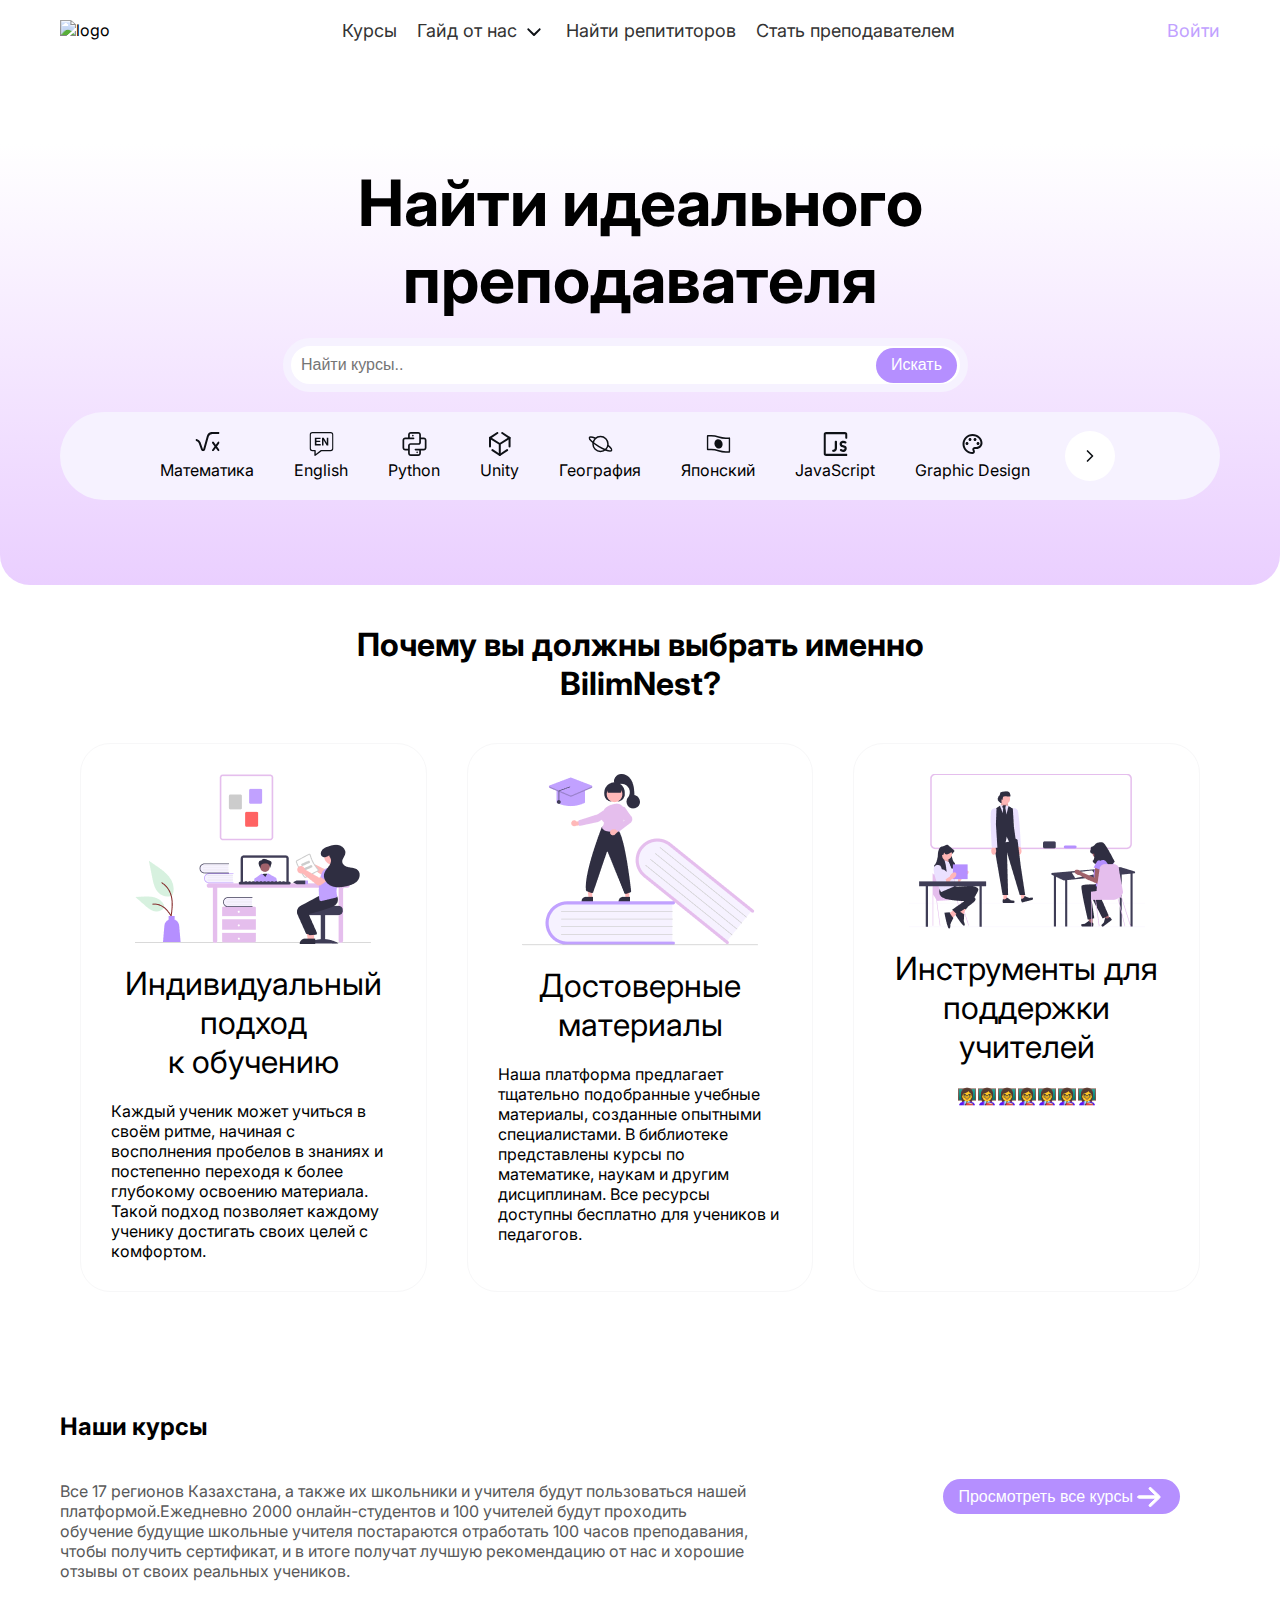
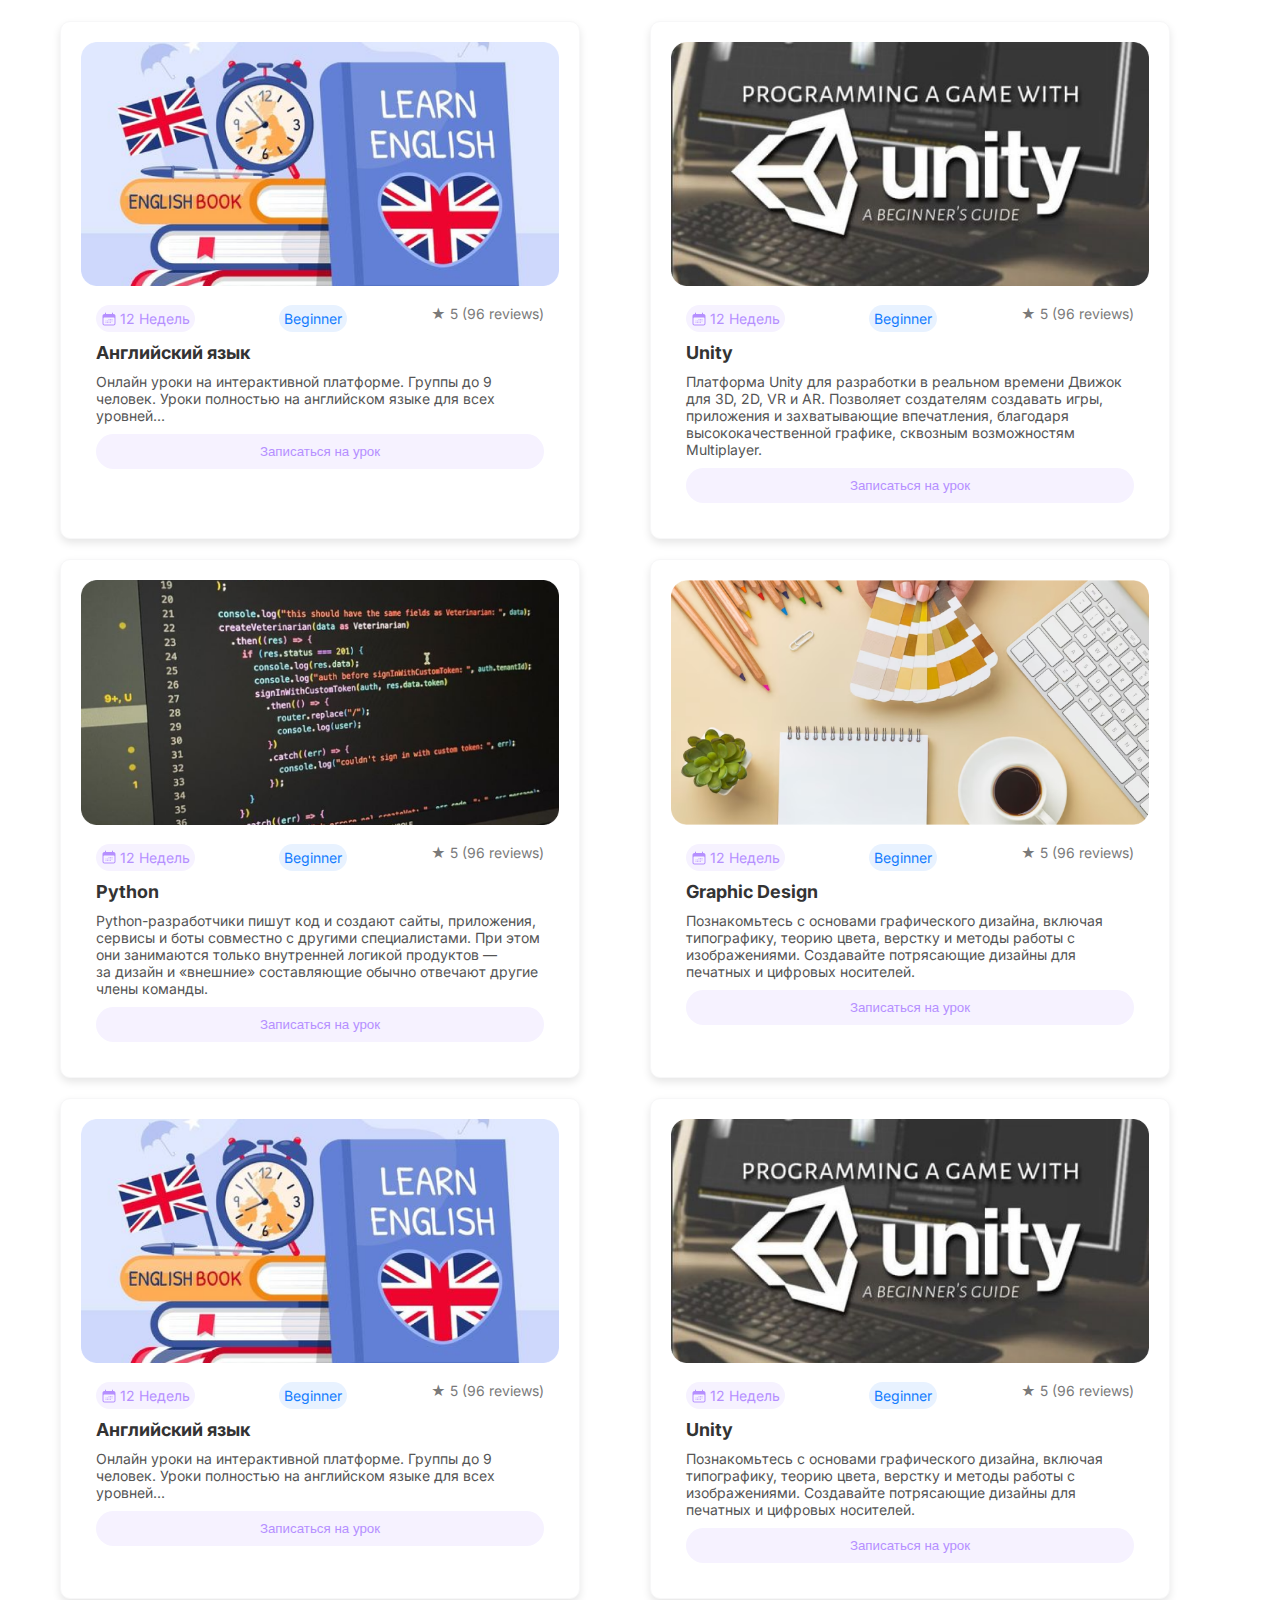
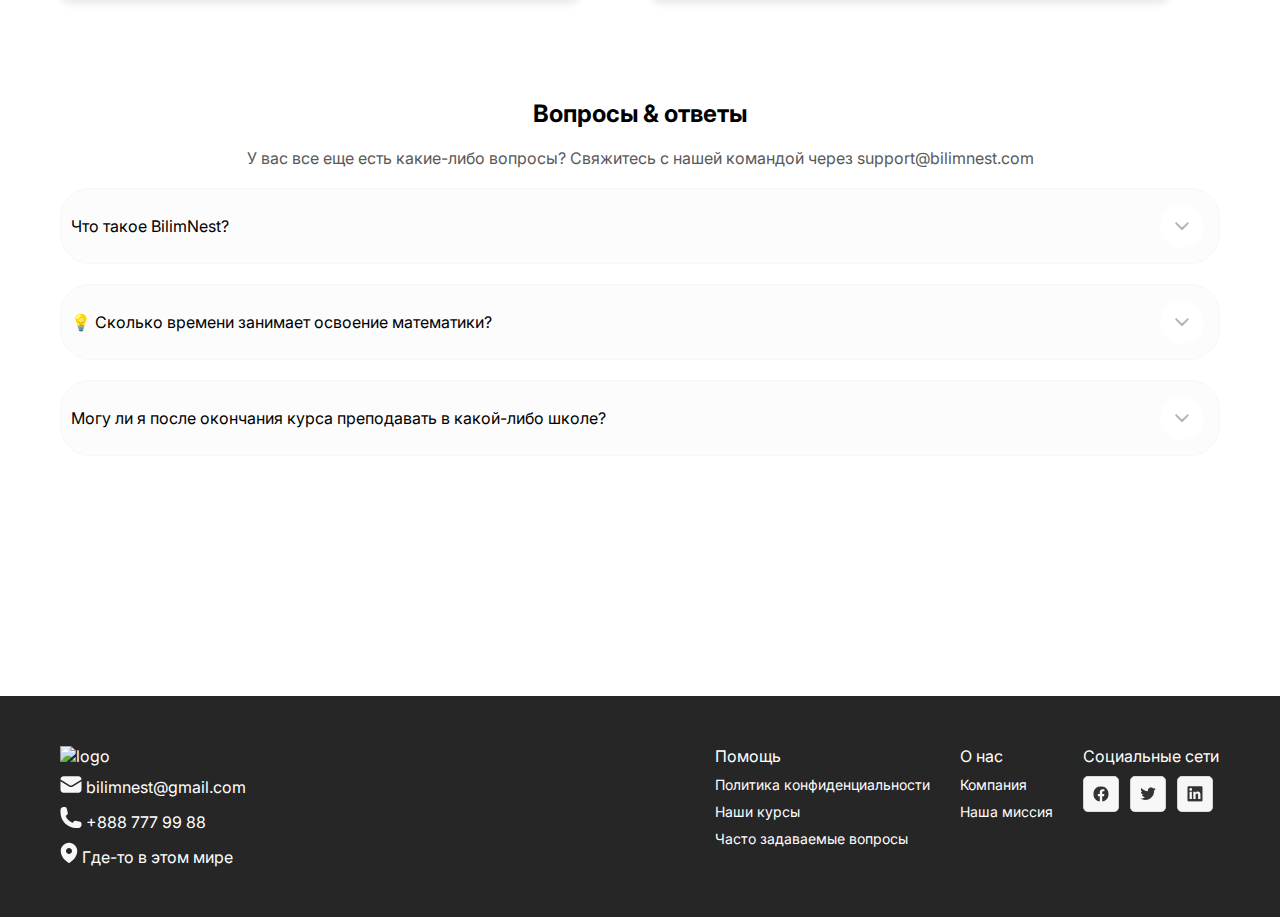
==== home.html @ 146a2a3f "Initial commit" ====
<!DOCTYPE html>
<html lang="en">
  <head> 
    <meta charset="UTF-8" />
    <meta name="viewport" content="width=device-width, initial-scale=1.0" />
    <title>Bilim Nest</title>
    <link rel="stylesheet" href="style.css" />
    <link rel="stylesheet" href="mobile.css" />
    <link rel="preconnect" href="https://fonts.googleapis.com" />
    <link rel="preconnect" href="https://fonts.gstatic.com" crossorigin />
    <link
      href="https://fonts.googleapis.com/css2?family=Inter:ital,opsz,wght@0,14..32,100..900;1,14..32,100..900&family=Poppins:wght@400;700&family=Rosario:ital,wght@0,300..700;1,300..700&display=swap"
      rel="stylesheet"
    />
  </head>
  <body>
    <header class="header">
      <div class="container">
        <div class="header-line">
          <div class="header-logo">
            <img src="./img/" alt="logo" />
          </div>
          <nav class="nav">
            <ul>
              <li><a href="#">Курсы</a></li>
              <li><a href="#">Гайд от нас</a></li>
              <img src="./img/mingcute_down-line.svg" alt="стрелка" />
              <li><a href="#">Найти репититоров</a></li>
              <li><a href="#">Стать преподавателем</a></li>
            </ul>
          </nav>
          <div class="nav-end">
            <a href="#">Войти</a>
          </div>
        </div>
      </div>
    </header>

    <main class="main">
      <div class="welcome-page">
        <div class="container">
          <section class="hero">
            <h1 class="hero-title">Найти идеального <br />преподавателя</h1>
            <form id="searchForm" onsubmit="performSearch(event)">
              <input
                type="text"
                name="searchQuery"
                id="searchQuery"
                placeholder="Найти курсы.."
                required
              />
              <button type="submit" class="btn" id="searchBtn">Искать</button>
            </form>

            <div class="slider-container">
              <!-- <button class="arrow left-arrow" onclick="scrollLeft()">
                <img src="./img/" alt="">
              </button> -->
              <div class="slider">
                <div class="slide"> <img src="./img/math.svg" alt=""> <br>Математика</div>
                <div class="slide"> <img src="./img/english.svg" alt=""> <br>English</div>
                <div class="slide"> <img src="./img/pythonsvg.svg" alt=""> <br>Python</div>
                <div class="slide"> <img src="./img/unity.svg" alt=""> <br>Unity</div>
                <div class="slide"> <img src="./img/geog.svg" alt=""> <br>География</div>
                <div class="slide"> <img src="./img/janapese.svg" alt=""> <br>Японский</div>
                <div class="slide"> <img src="./img/js.svg" alt=""> <br>JavaScript</div>
                <div class="slide"> <img src="./img/graphicdesign.svg" alt=""> <br>Graphic Design</div>
              </div>
              <button class="arrow right-arrow" onclick="scrollRight()">
                <img src="./img/arrow-right.svg" alt="arrow-button">
              </button>
            </div>
          </section>
        </div>
      </div>

      <div class="why-us">
        <section class="why-choose">
          <div class="container">
            <h2 class="why-choose-title">
              Почему вы должны выбрать именно<br />
              BilimNest?
            </h2>
            <div class="why-choose-item-holder">
              <div class="why-choose-item">
                <img src="./img/why-us1.png" alt="" />
                <div class="why-choose-title">
                  Индивидуальный подход <br />к обучению
                </div>
                <p>
                  Каждый ученик может учиться в своём ритме, начиная с
                  восполнения пробелов в знаниях и постепенно переходя к более
                  глубокому освоению материала. Такой подход позволяет каждому
                  ученику достигать своих целей с комфортом.
                </p>
              </div>
              <div class="why-choose-item">
                <img src="./img/why-us2.png" alt="" />
                <div class="why-choose-title">Достоверные материалы</div>
                <p>
                  Наша платформа предлагает тщательно подобранные учебные
                  материалы, созданные опытными специалистами. В библиотеке
                  представлены курсы по математике, наукам и другим дисциплинам.
                  Все ресурсы доступны бесплатно для учеников и педагогов.
                </p>
              </div>
              <div class="why-choose-item">
                <img src="./img/why-us3.png" alt="" />
                <div class="why-choose-title">
                  Инструменты для<br />
                  поддержки учителей
                </div>
                <p>👩‍🏫👩‍🏫👩‍🏫👩‍🏫👩‍🏫👩‍🏫👩‍🏫</p>
              </div>
            </div>
          </div>
        </section>
      </div>

      <div class="courses">
        <section class="courses">
          <div class="container">
            <div class="cou-holder">
              <div class="our-courses">
                <h2 class="courses-title">Наши курсы</h2>
                <p class="courses-text">
                  Все 17 регионов Казахстана, а также их школьники и учителя
                  будут пользоваться нашей платформой.Ежедневно 2000
                  онлайн-студентов и 100 учителей будут проходить обучение
                  будущие школьные учителя постараются отработать 100 часов
                  преподавания, чтобы получить сертификат, и в итоге получат
                  лучшую рекомендацию от нас и хорошие отзывы от своих реальных
                  учеников.
                </p>
              </div>
              <div class="show-courses">
                <button class="btn">
                  Просмотреть все курсы
                  <img src="./img/arrow-down.svg" alt="" />
                </button>
              </div>
            </div>

            <div class="courses-grid">
              <div class="course-card">
                <div class="course-image">
                  <img src="./img/course1.png" alt="Курс" />
                </div>
                <div class="course-content">
                  <div class="course-header">
                    <span class="course-duration"><img src="./img/calendar-days.svg" alt=""> 12 Недель</span>
                    <span class="course-level">Beginner</span>
                    <span class="course-rating">★ 5 (96 reviews)</span>
                  </div>
                  <h3 class="course-title">Английский язык</h3>
                  <p class="course-description">
                    Онлайн уроки на интерактивной платформе. Группы до 9
                    человек. Уроки полностью на английском языке для всех
                    уровней...
                  </p>
                  <button class="enroll-button">Записаться на урок</button>
                </div>
              </div>
              <div class="course-card">
                <div class="course-image">
                  <img src="./img/course2png.png" alt="Курс" />
                </div>
                <div class="course-content">
                  <div class="course-header">
                    <span class="course-duration"><img src="./img/calendar-days.svg" alt=""> 12 Недель</span>
                    <span class="course-level">Beginner</span>
                    <span class="course-rating">★ 5 (96 reviews)</span>
                  </div>
                  <h3 class="course-title">Unity</h3>
                  <p class="course-description">
                    Платформа Unity для разработки в реальном времени Движок для 3D, 2D, VR и AR. Позволяет создателям создавать игры, приложения и захватывающие впечатления, благодаря высококачественной графике, сквозным возможностям Multiplayer.
                  </p>
                  <button class="enroll-button">Записаться на урок</button>
                </div>
              </div>
              <div class="course-card">
                <div class="course-image">
                  <img src="./img/course3png.png" alt="Курс" />
                </div>
                <div class="course-content">
                  <div class="course-header">
                    <span class="course-duration"><img src="./img/calendar-days.svg" alt=""> 12 Недель</span>
                    <span class="course-level">Beginner</span>
                    <span class="course-rating">★ 5 (96 reviews)</span>
                  </div>
                  <h3 class="course-title">Python</h3>
                  <p class="course-description">
                    Python-разработчики пишут код и создают сайты, приложения, сервисы и боты совместно с другими специалистами. При этом они занимаются только внутренней логикой продуктов — за дизайн и «внешние» составляющие обычно отвечают другие члены команды.
                  </p>
                  <button class="enroll-button">Записаться на урок</button>
                </div>
              </div>
              <div class="course-card">
                <div class="course-image">
                  <img src="./img/course4png.png" alt="Курс" />
                </div>
                <div class="course-content">
                  <div class="course-header">
                    <span class="course-duration"><img src="./img/calendar-days.svg" alt=""> 12 Недель</span>
                    <span class="course-level">Beginner</span>
                    <span class="course-rating">★ 5 (96 reviews)</span>
                  </div>
                  <h3 class="course-title">Graphic Design</h3>
                  <p class="course-description">
                    Познакомьтесь с основами графического дизайна, включая типографику, теорию цвета, верстку и методы работы с изображениями. Создавайте потрясающие дизайны для печатных и цифровых носителей.
                  </p>
                  <button class="enroll-button">Записаться на урок</button>
                </div>
              </div>
              <div class="course-card">
                <div class="course-image">
                  <img src="./img/course1.png" alt="Курс" />
                </div>
                <div class="course-content">
                  <div class="course-header">
                    <span class="course-duration"><img src="./img/calendar-days.svg" alt=""> 12 Недель</span>
                    <span class="course-level">Beginner</span>
                    <span class="course-rating">★ 5 (96 reviews)</span>
                  </div>
                  <h3 class="course-title">Английский язык</h3>
                  <p class="course-description">
                    Онлайн уроки на интерактивной платформе. Группы до 9
                    человек. Уроки полностью на английском языке для всех
                    уровней...
                  </p>
                  <button class="enroll-button">Записаться на урок</button>
                </div>
              </div>
              <div class="course-card">
                <div class="course-image">
                  <img src="./img/course2png.png" alt="Курс" />
                </div>
                <div class="course-content">
                  <div class="course-header">
                    <span class="course-duration"><img src="./img/calendar-days.svg" alt=""> 12 Недель</span>
                    <span class="course-level">Beginner</span>
                    <span class="course-rating">★ 5 (96 reviews)</span>
                  </div>
                  <h3 class="course-title">Unity</h3>
                  <p class="course-description">
                    Познакомьтесь с основами графического дизайна, включая типографику, теорию цвета, верстку и методы работы с изображениями. Создавайте потрясающие дизайны для печатных и цифровых носителей.
                  </p>
                  <button class="enroll-button">Записаться на урок</button>
                </div>
              </div>
            </div>
          </div>
        </section>
      </div>

      <!-- <div class="reviews">
        <div class="container">
          <div class="our-reviews">
            <img src="./img/star.svg" alt="">
            <h2>Наши Отзывы</h2>
            <div class="reviews-text">Более миллиона студентов дали<br>5-звездочный отзыв своему репетитору</div>
          </div>
        </div>
      </div> -->

      <div class="qa">
        <div class="container">
          <div class="qa-header">
            <h2>Вопросы & ответы</h2>
            <p>У вас все еще есть какие-либо вопросы? Свяжитесь с нашей командой через support@bilimnest.com</p>

          </div>
          <div class="qa-boxes">
            <div class="qa-box">
              <div class="question">Что такое BilimNest?</div>
              <button onclick="toggleText(this)" class="toggle-button"><img src="./img/down-arrow.svg" alt=""></button>
              <div class="text-field">Lorem ipsum dolor sit amet consectetur adipisicing elit. Aut aliquam quae ipsa doloremque eos necessitatibus earum ex quis. Facere excepturi praesentium aliquid optio, autem corrupti aliquam expedita dolorem necessitatibus ratione.</div>
            </div>
            <div class="qa-box">
              <div class="question">💡 Сколько времени занимает освоение математики?</div>
              <button onclick="toggleText(this)" class="toggle-button"><img src="./img/down-arrow.svg" alt=""></button>
              <div class="text-field">Lorem ipsum dolor sit amet consectetur adipisicing elit. Aut aliquam quae ipsa doloremque eos necessitatibus earum ex quis. Facere excepturi praesentium aliquid optio, autem corrupti aliquam expedita dolorem necessitatibus ratione.</div>
            </div>
            <div class="qa-box">
              <div class="question">Могу ли я после окончания курса преподавать в какой-либо школе?</div>
              <button onclick="toggleText(this)" class="toggle-button"><img src="./img/down-arrow.svg" alt=""></button>
              <div class="text-field">Lorem ipsum dolor sit amet consectetur adipisicing elit. Aut aliquam quae ipsa doloremque eos necessitatibus earum ex quis. Facere excepturi praesentium aliquid optio, autem corrupti aliquam expedita dolorem necessitatibus ratione.</div>
            </div>  
          </div>
        </div>
      </div>
    </main>

    <footer class="footer">
      <div class="container">
        <div class="footer-holder">
          <div class="contacts">
            <div class="logo"><img src="./img/" alt="logo"></div>
            <div class="gmail"><img src="./img/gmailsvg.svg" alt=""> bilimnest@gmail.com</div>
            <div class="phone"><img src="./img/phone.svg" alt=""> +888 777 99 88</div>
            <div class="place"><img src="./img/place.svg" alt=""> Где-то в этом мире</div>
          </div>
          <div class="additional">
            <div class="help">
              <p>Помощь</p>
              <a href="#">Политика конфиденциальности</a>
              <a href="#">Наши курсы</a>
              <a href="#">Часто задаваемые вопросы</a>
            </div>
            <div class="about-us">
              <p>О нас</p>
              <a href="">Компания</a>
              <a href="">Наша миссия</a>
            </div>
            <div class="social-media">
              <p>Социальные сети</p>
              <a href="#"><img src="./img/facebooksvg.svg" alt=""></a>
              <a href="#"><img src="./img/twitter.svg" alt=""></a>
              <a href="#"><img src="./img/ln.svg" alt=""></a>
            </div>
          </div>
        </div>
      </div>
    </footer>
    <script src="script.js"></script>
  </body>
</html>
---- style.css ----
/* Общие стили */
* {
  box-sizing: border-box;
  margin: 0;
  padding: 0;
}
.container {
  max-width: 1200px;
  margin: 0 auto;
  padding: 20px;
  width: 100%;
}

body {
  font-family: inter;
  .inter {
    font-family: "Inter", sans-serif;
    font-optical-sizing: auto;
    font-weight: 400;
    font-style: normal;
  }
}
/* Стили для header */
.header {
  display: flex;
  justify-content: space-between;
  align-items: center;
  margin-bottom: 80px;
}

.header-line {
  display: flex;
  justify-content: space-between;
}

.nav ul {
  display: flex;
  list-style-type: none;
  margin: 0;
  padding: 0;
}
.nav li {
  margin-left: 20px;
  font-size: 18px;
}
a {
  text-decoration: none;
  color: #333;
  font-size: 18px;
}

.nav ul img {
  padding-left: 5px;
  cursor: pointer;
}

.nav-end a {
  color: #c1a1ff;
}

.welcome-page {
  background-color: rgb(234, 207, 255);
  background: linear-gradient(
    0deg,
    rgba(234, 207, 255, 1) 0%,
    rgba(255, 255, 255, 1) 100%
  );
  border-end-end-radius: 30px;
  border-bottom-left-radius: 30px;
}
/* Стили для hero-секции */
.hero {
  text-align: center;
  margin-bottom: 65px;
}
.hero-title {
  font-size: 64px;
  margin-bottom: 20px;
}
.hero-button {
  background-color: #6c63ff;
  color: #fff;
  border: none;
  padding: 10px 20px;
  border-radius: 5px;
  cursor: pointer;
}

#searchForm {
  display: flex;
  justify-content: center;
  margin: 20px;
  align-items: center;
  border-radius: 30px ;
}
#searchQuery {
  width: 685px;
  padding: 10px;
  border: 8px solid #f6f2ff;
  border-radius: 30px;
  font-size: 16px;
}
#searchBtn {
  padding: 2px 15px;
  margin-left: -92px;
  background-color: #b58fff;
  color: #fff;
  border: none;
  border-radius: 30px;
  cursor: pointer;
  font-size: 16px;
  height: 35px;
}
#searchBtn:hover {
  background-color: #5a52e4;
}

.slider-container {
  display: flex;
  align-items: center;
  /* overflow: hidden; */
  background-color: #f6f2ff;
  padding: 10px;
  border-radius: 50px;
  justify-content: center;
}

.slider {
  display: flex;
  gap: 10px;
  overflow-x: auto;
  scroll-behavior: smooth;
  scrollbar-width: none; /* For Firefox */
}

.slider::-webkit-scrollbar {
  display: none; /* For Chrome, Safari, and Opera */
}

.slide {
  white-space: nowrap;
  padding: 10px 15px;
  font-size: 1em;
  text-align: center;
}

.slide:hover {
  border-radius: 30px;
  background-color: white;
  color: black;
}

.arrow {
  display: flex;
  background-color: white;
  border-radius: 30px;
  border: white;
  font-size: 1.5em;
  cursor: pointer;
  margin: 0px 20px;
  padding: 15px;
  align-items: center;
}

/* Стили для why-choose-секции */
.why-choose {
  margin-bottom: 60px;
}
.why-choose-title {
  text-align: center;
  margin: 20px 0px;
  font-size: 48px;
}

.why-choose-item-holder {
  display: flex;
  justify-content: space-around;
}
.why-choose-item {
  display: flex;
  flex-direction: column;
  align-items: center;
  margin: 20px;
  padding: 30px;
  width: 520px;
  /* background-color: #F7F7F8; */
  border-radius: 30px;
  border: 1.5px solid #f7f7f8;
}

.why-choose-title {
  font-size: 32px;
}

/* Стили для courses-секции */
.courses {
  margin-bottom: 60px;
}

.cou-holder {
  display: flex;
  justify-content: space-between;
  align-items: center;
  margin-bottom: 40px;

}

.our-courses {
  display: flex;
  flex-direction: column;
  width: 60%;
}
.courses-title {
  text-align: start;
  margin-bottom: 40px;
}

.courses-text {
  color: #59595a;
}
.course {
  border: 1px solid #ccc;
  border-radius: 5px;
  padding: 20px;
  margin-bottom: 20px;
}

.btn {
  display: flex;
  align-items: center;
  padding: 2px 15px;
  background-color: #b58fff;
  color: #fff;
  border: none;
  border-radius: 30px;
  cursor: pointer;
  font-size: 16px;
  height: 35px;
  margin: 0px 40px;
}

/* .btn img {
  size: 32px;
} */

.courses-grid {
  display: grid;
  grid-template-columns: repeat(2, 1fr); 
  gap: 20px; 
}

.course-card {
  padding: 20px;
  width: 520px;
  border-radius: 10px;
  overflow: hidden;
  box-shadow: 0 4px 8px rgba(0, 0, 0, 0.1);
  background-color: #ffffff;
  border: 1.5px solid #F7F7F8
}

.course-image img {
  width: 100%;
  height: auto;
}

.course-content {
  padding: 15px;
}

.course-header {
  display: flex;
  justify-content: space-between;
  font-size: 14px;
  color: #7a7a7a;
  margin-bottom: 10px;
}

.course-title {
  font-size: 18px;
  font-weight: bold;
  color: #333;
  margin-bottom: 10px;
}

.course-duration {
  display: flex;
  background-color: #F6F2FF;
  color: #B58FFF;
  padding: 5px;
  border-radius: 30px;
  font-size: 14px;
  align-items: center;
  gap: 3px;
}

.course-level {
  background-color: #E8F2FF;
  color: #157DFE;
  padding: 5px;
  border-radius: 30px;
  font-size: 14px;
}

.course-description {
  font-size: 14px;
  color: #555;
  margin-bottom: 10px;

}

.enroll-button {
  display: block;
  width: 100%;
  padding: 10px;
  margin-top: 10px;
  background-color: #F6F2FF;
  color: #B58FFF;
  border: none;
  border-radius: 30px;
  cursor: pointer;
  text-align: center;
}

/* review page */

.our-reviews {
  display: flex;
  flex-direction: column;
}

.our-reviews img {
  width: 32px;
  height: 32px;
}

.reviews-text {
  color: #59595A;
}


/* q&a page */

.qa-header {
  display: flex;
  flex-direction: column;
  align-items: center;
  justify-content: center;
  margin-bottom: 20px;
  gap: 20px;
}

.qa-header p {
  color: #59595A;
}

.qa-boxes {
  display: flex;
  flex-direction: column;
  align-items: center;
}
.qa-box {
  display: flex;
  width: 100%;
  background-color: #FCFCFD;
  border: 1.5px solid #F7F7F8;
  border-radius: 30px;
  justify-content: space-between;
  margin-bottom: 20px;
  align-items: center;
}

.question {
  padding: 10px;
}

.text-field {
  display: none;
  padding: 20px;
  background-color: #F7F7F8;
  overflow: hidden;
  max-height: 0;
  opacity: 0;
  transition: max-height 0.3s ease, opacity 0.3s ease;
}

.text-field.open {
  display: block;
  max-height: 200px;
  orphans: 1;
}

.toggle-button {
  display: flex;
  align-items: center;
  padding: 10px;
  border-radius: 30px;
  background-color: white;
  margin: 15px;
  cursor: pointer;
  border: none;
}

/* footer */
.footer {
  background-color: #262626;
  color: white;
  padding: 30px 0px;
  margin-top: 200px;
}

.footer-holder{
  display: flex;
  justify-content: space-between;
}
.contacts {
  display: flex;
  flex-direction: column;
  gap: 10px;
}

.help a {
  font-size: 14px;
  color: white;
}

.about-us a {
  font-size: 14px;
  color: white;
}

.additional {
  display: flex;
  gap: 30px;
}

.help {
  display: flex;
  flex-direction: column;
  gap: 10px;
}

.about-us {
  display: flex;
  flex-direction: column;
  gap: 10px;
}

.social-media img {
  margin-top: 10px;
  margin-right: 7px;
  width: 36px;
  height: 36px;
}
---- mobile.css ----
@media (max-width: 600px) {
    .courses-grid {
      grid-template-columns: 1fr; /* Одна колонка на маленьких экранах */
    }
  }
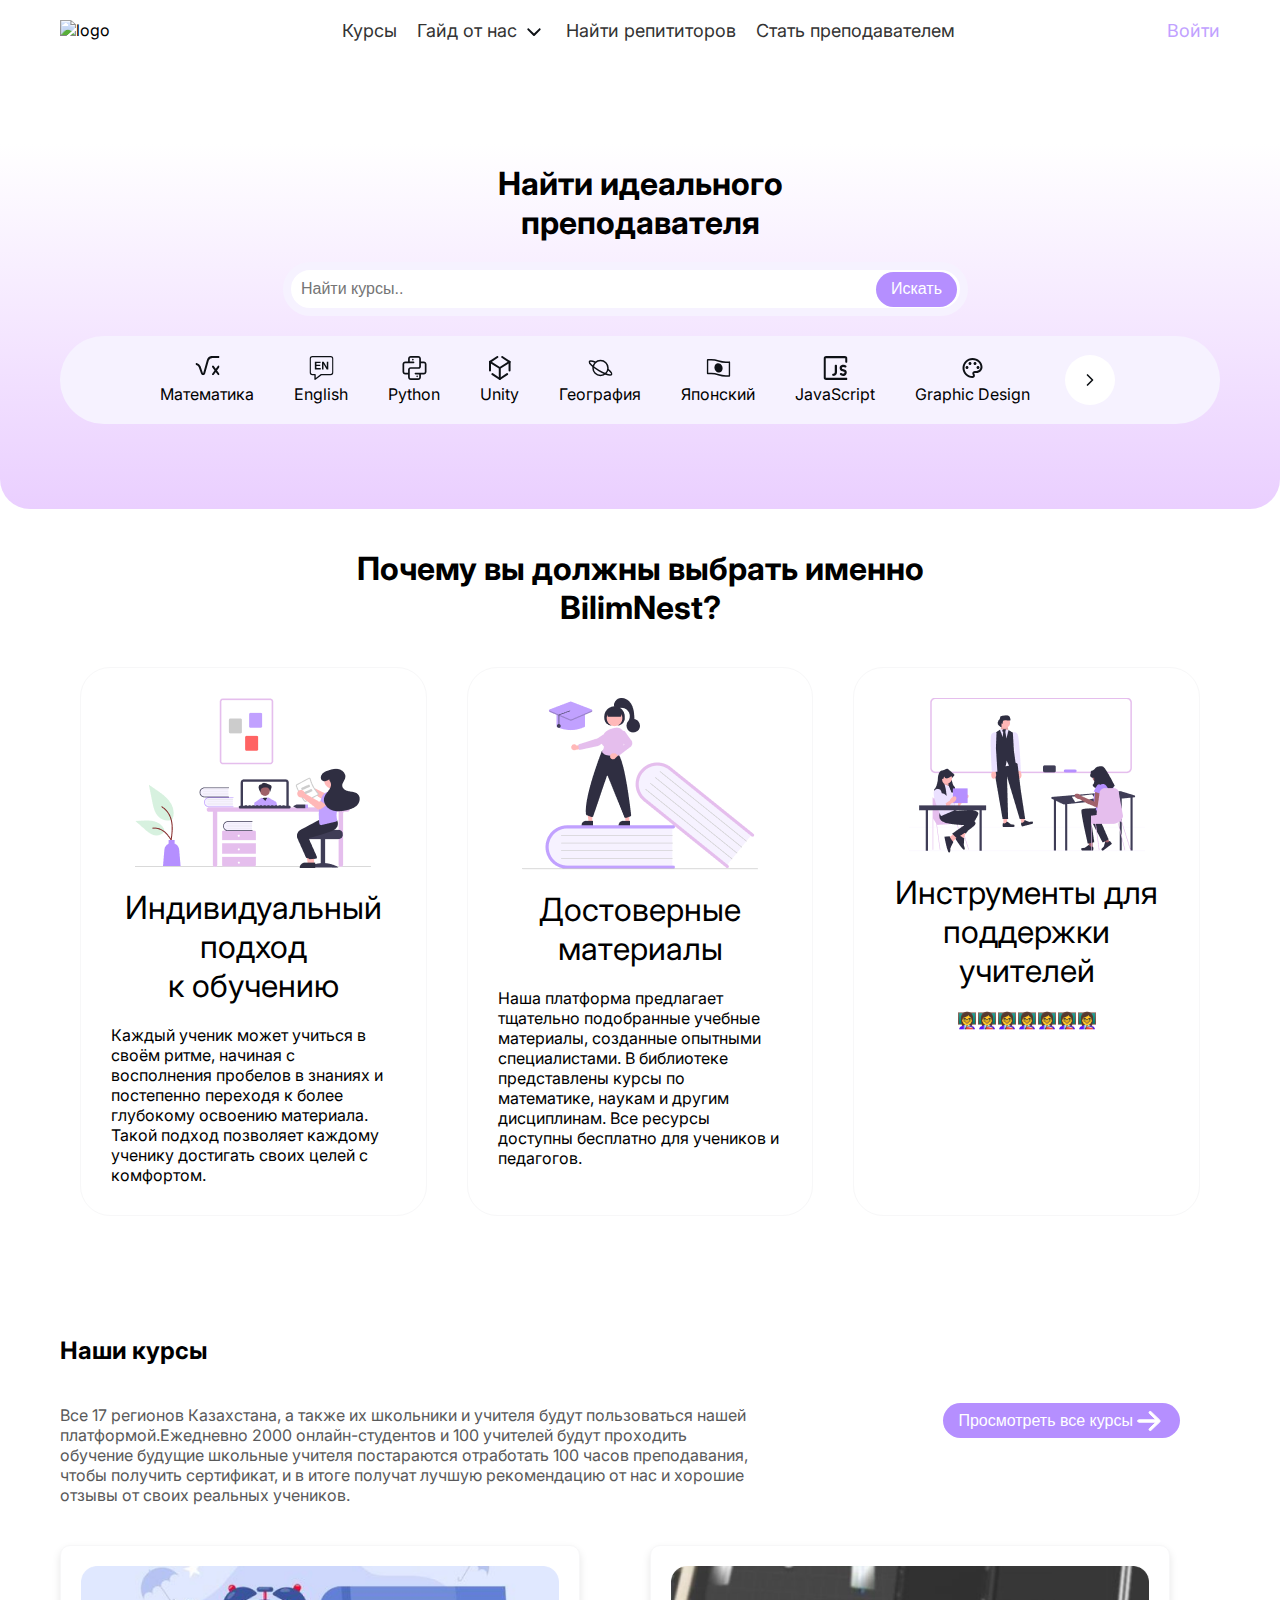
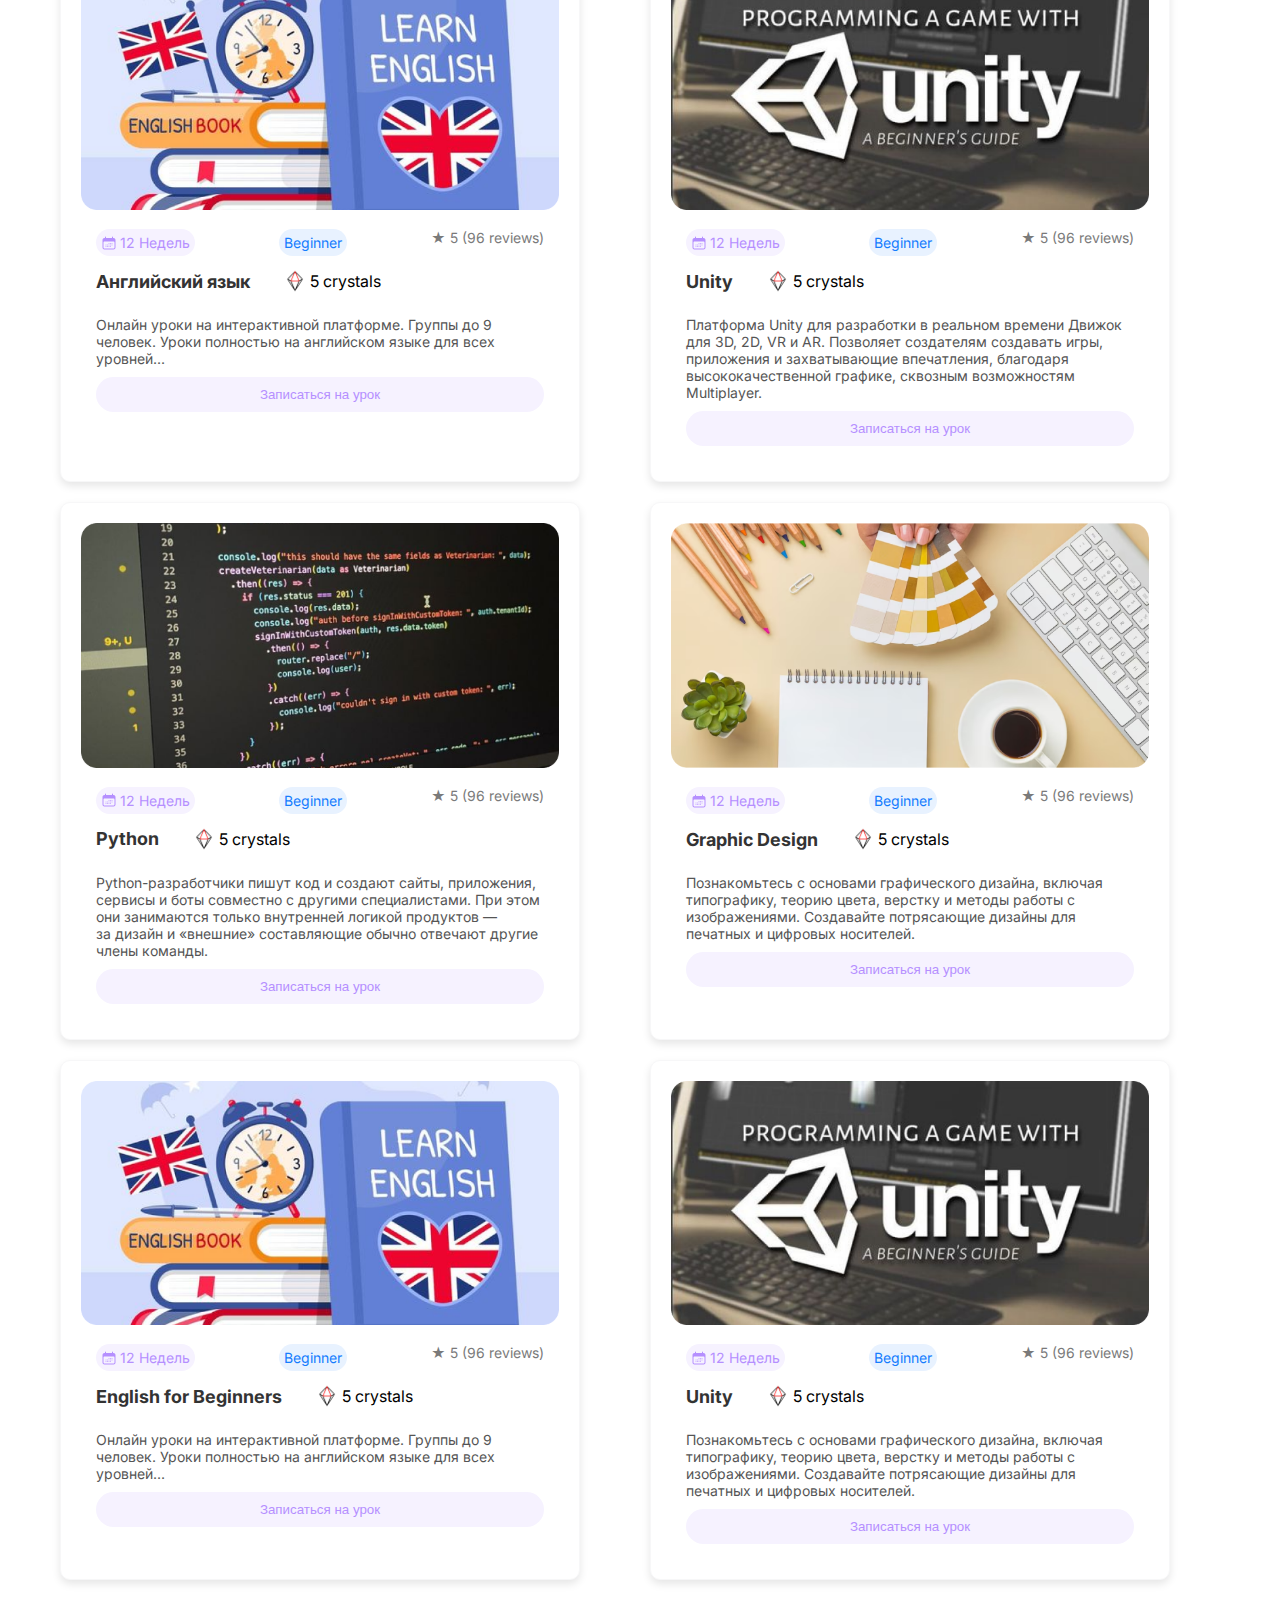
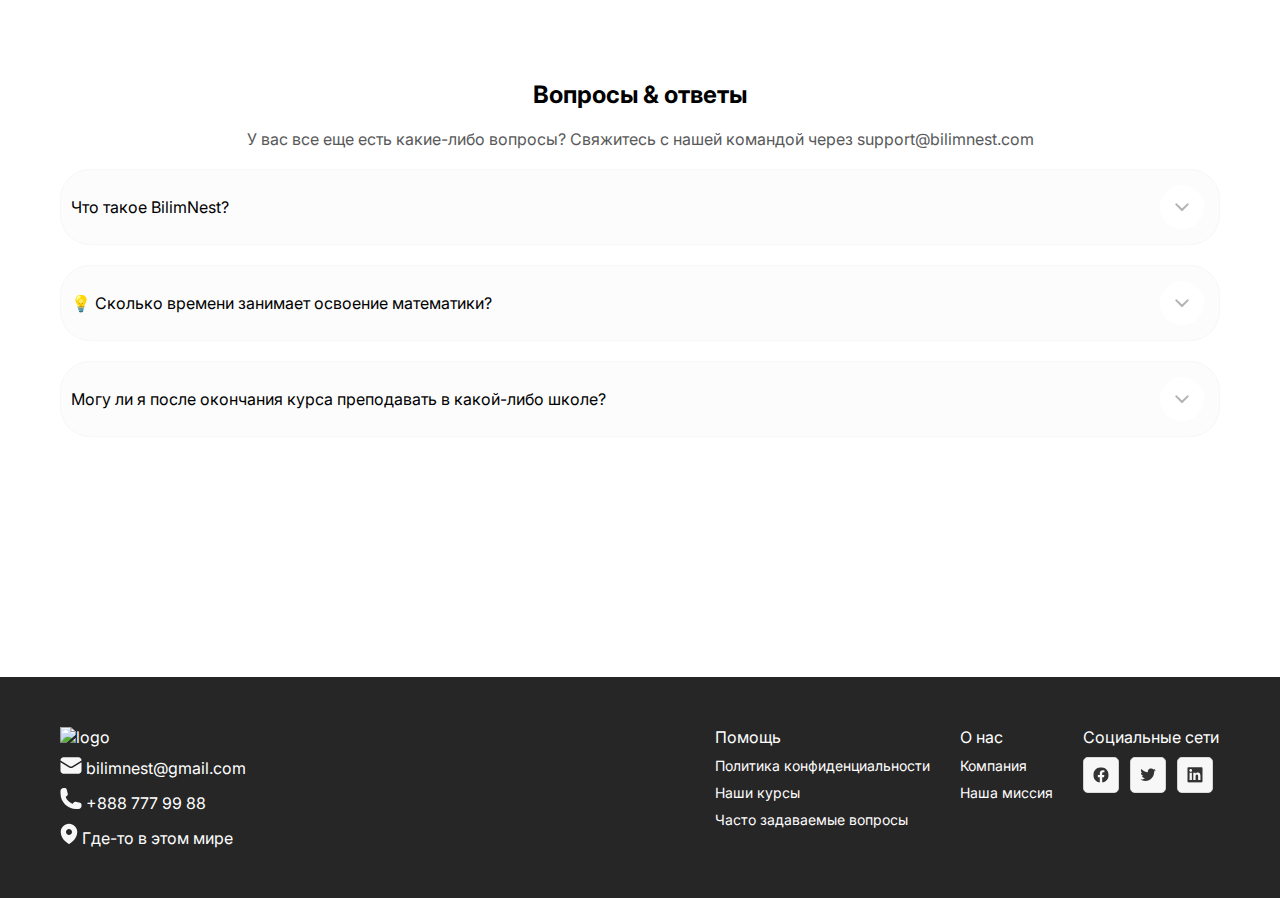
==== commit 6d376bc2: "profile" ====
--- a/home.html
+++ b/home.html
@@ -1,11 +1,11 @@
 <!DOCTYPE html>
 <html lang="en">
-  <head> 
+  <head>
     <meta charset="UTF-8" />
     <meta name="viewport" content="width=device-width, initial-scale=1.0" />
     <title>Bilim Nest</title>
-    <link rel="stylesheet" href="style.css" />
-    <link rel="stylesheet" href="mobile.css" />
+    <link rel="stylesheet" href="./styles/style.css" />
+    <link rel="stylesheet" href="./styles/mobile.css" />
     <link rel="preconnect" href="https://fonts.googleapis.com" />
     <link rel="preconnect" href="https://fonts.gstatic.com" crossorigin />
     <link
@@ -22,19 +22,48 @@
           </div>
           <nav class="nav">
             <ul>
-              <li><a href="#">Курсы</a></li>
+              <li><a href="courses.html">Курсы</a></li>
               <li><a href="#">Гайд от нас</a></li>
               <img src="./img/mingcute_down-line.svg" alt="стрелка" />
               <li><a href="#">Найти репититоров</a></li>
-              <li><a href="#">Стать преподавателем</a></li>
+              <li>
+                <a href="login-as-Teacher1.html" id="teacherLoginLink"
+                  >Стать преподавателем</a
+                >
+              </li>
             </ul>
           </nav>
-          <div class="nav-end">
-            <a href="#">Войти</a>
+          <div class="nav-end" id="nav-end">
+            <a href="loginPage.html">Войти</a>
+          </div>
+          <div id="profile-menu" class="hidden">
+            <ul>
+              <li><a href="/profile">Мой профиль</a></li>
+              <li><a href="/settings">Настройки</a></li>
+              <li id="logoutButton">Выйти</li>
+            </ul>
           </div>
         </div>
       </div>
     </header>
+
+    <!-- <script>
+      window.onload = () => {
+        const userEmail = localStorage.getItem("userEmail");
+
+        if (userEmail) {
+          const navEnd = document.querySelector(".nav-end");
+          navEnd.innerHTML = `
+            <div class="profile-icon">
+              <img src="./img/profile-icon.png" alt="Профиль" />
+              <span>${userEmail}</span>
+            </div>
+          `;
+        } else {
+          window.location.href = "loginPage.html";
+        }
+      };
+    </script> -->
 
     <main class="main">
       <div class="welcome-page">
@@ -57,17 +86,34 @@
                 <img src="./img/" alt="">
               </button> -->
               <div class="slider">
-                <div class="slide"> <img src="./img/math.svg" alt=""> <br>Математика</div>
-                <div class="slide"> <img src="./img/english.svg" alt=""> <br>English</div>
-                <div class="slide"> <img src="./img/pythonsvg.svg" alt=""> <br>Python</div>
-                <div class="slide"> <img src="./img/unity.svg" alt=""> <br>Unity</div>
-                <div class="slide"> <img src="./img/geog.svg" alt=""> <br>География</div>
-                <div class="slide"> <img src="./img/janapese.svg" alt=""> <br>Японский</div>
-                <div class="slide"> <img src="./img/js.svg" alt=""> <br>JavaScript</div>
-                <div class="slide"> <img src="./img/graphicdesign.svg" alt=""> <br>Graphic Design</div>
+                <div class="slide">
+                  <img src="./img/math.svg" alt="" /> <br />Математика
+                </div>
+                <div class="slide">
+                  <img src="./img/english.svg" alt="" /> <br />English
+                </div>
+                <div class="slide">
+                  <img src="./img/pythonsvg.svg" alt="" /> <br />Python
+                </div>
+                <div class="slide">
+                  <img src="./img/unity.svg" alt="" /> <br />Unity
+                </div>
+                <div class="slide">
+                  <img src="./img/geog.svg" alt="" /> <br />География
+                </div>
+                <div class="slide">
+                  <img src="./img/janapese.svg" alt="" /> <br />Японский
+                </div>
+                <div class="slide">
+                  <img src="./img/js.svg" alt="" /> <br />JavaScript
+                </div>
+                <div class="slide">
+                  <img src="./img/graphicdesign.svg" alt="" /> <br />Graphic
+                  Design
+                </div>
               </div>
               <button class="arrow right-arrow" onclick="scrollRight()">
-                <img src="./img/arrow-right.svg" alt="arrow-button">
+                <img src="./img/arrow-right.svg" alt="arrow-button" />
               </button>
             </div>
           </section>
@@ -134,10 +180,12 @@
                 </p>
               </div>
               <div class="show-courses">
-                <button class="btn">
-                  Просмотреть все курсы
-                  <img src="./img/arrow-down.svg" alt="" />
-                </button>
+                <a href="courses.html">
+                  <button class="btn">
+                    Просмотреть все курсы
+                    <img src="./img/arrow-down.svg" alt="" />
+                  </button>
+                </a>
               </div>
             </div>
 
@@ -148,11 +196,21 @@
                 </div>
                 <div class="course-content">
                   <div class="course-header">
-                    <span class="course-duration"><img src="./img/calendar-days.svg" alt=""> 12 Недель</span>
-                    <span class="course-level">Beginner</span>
-                    <span class="course-rating">★ 5 (96 reviews)</span>
-                  </div>
-                  <h3 class="course-title">Английский язык</h3>
+                    <span class="course-duration"
+                      ><img src="./img/calendar-days.svg" alt="" /> 12
+                      Недель</span
+                    >
+                    <span class="course-level">Beginner</span>
+                    <span class="course-rating">★ 5 (96 reviews)</span>
+                  </div>
+                  <div class="title-holder">
+                    <h3 class="course-title">Английский язык</h3>
+                    <div class="crystal-holder">
+                      <img src="./img/crystal.png" class="crystal" alt="" />
+                      <div class="crystal-value">5 crystals</div>
+                    </div>
+                  </div>
+
                   <p class="course-description">
                     Онлайн уроки на интерактивной платформе. Группы до 9
                     человек. Уроки полностью на английском языке для всех
@@ -167,13 +225,26 @@
                 </div>
                 <div class="course-content">
                   <div class="course-header">
-                    <span class="course-duration"><img src="./img/calendar-days.svg" alt=""> 12 Недель</span>
-                    <span class="course-level">Beginner</span>
-                    <span class="course-rating">★ 5 (96 reviews)</span>
-                  </div>
-                  <h3 class="course-title">Unity</h3>
-                  <p class="course-description">
-                    Платформа Unity для разработки в реальном времени Движок для 3D, 2D, VR и AR. Позволяет создателям создавать игры, приложения и захватывающие впечатления, благодаря высококачественной графике, сквозным возможностям Multiplayer.
+                    <span class="course-duration"
+                      ><img src="./img/calendar-days.svg" alt="" /> 12
+                      Недель</span
+                    >
+                    <span class="course-level">Beginner</span>
+                    <span class="course-rating">★ 5 (96 reviews)</span>
+                  </div>
+                  <div class="title-holder">
+                    <h3 class="course-title">Unity</h3>
+                    <div class="crystal-holder">
+                      <img src="./img/crystal.png" class="crystal" alt="" />
+                      <div class="crystal-value">5 crystals</div>
+                    </div>
+                  </div>
+                  <p class="course-description">
+                    Платформа Unity для разработки в реальном времени Движок для
+                    3D, 2D, VR и AR. Позволяет создателям создавать игры,
+                    приложения и захватывающие впечатления, благодаря
+                    высококачественной графике, сквозным возможностям
+                    Multiplayer.
                   </p>
                   <button class="enroll-button">Записаться на урок</button>
                 </div>
@@ -184,13 +255,26 @@
                 </div>
                 <div class="course-content">
                   <div class="course-header">
-                    <span class="course-duration"><img src="./img/calendar-days.svg" alt=""> 12 Недель</span>
-                    <span class="course-level">Beginner</span>
-                    <span class="course-rating">★ 5 (96 reviews)</span>
-                  </div>
-                  <h3 class="course-title">Python</h3>
-                  <p class="course-description">
-                    Python-разработчики пишут код и создают сайты, приложения, сервисы и боты совместно с другими специалистами. При этом они занимаются только внутренней логикой продуктов — за дизайн и «внешние» составляющие обычно отвечают другие члены команды.
+                    <span class="course-duration"
+                      ><img src="./img/calendar-days.svg" alt="" /> 12
+                      Недель</span
+                    >
+                    <span class="course-level">Beginner</span>
+                    <span class="course-rating">★ 5 (96 reviews)</span>
+                  </div>
+                  <div class="title-holder">
+                    <h3 class="course-title">Python</h3>
+                    <div class="crystal-holder">
+                      <img src="./img/crystal.png" class="crystal" alt="" />
+                      <div class="crystal-value">5 crystals</div>
+                    </div>
+                  </div>
+                  <p class="course-description">
+                    Python-разработчики пишут код и создают сайты, приложения,
+                    сервисы и боты совместно с другими специалистами. При этом
+                    они занимаются только внутренней логикой продуктов —
+                    за дизайн и «внешние» составляющие обычно отвечают другие
+                    члены команды.
                   </p>
                   <button class="enroll-button">Записаться на урок</button>
                 </div>
@@ -201,13 +285,25 @@
                 </div>
                 <div class="course-content">
                   <div class="course-header">
-                    <span class="course-duration"><img src="./img/calendar-days.svg" alt=""> 12 Недель</span>
-                    <span class="course-level">Beginner</span>
-                    <span class="course-rating">★ 5 (96 reviews)</span>
-                  </div>
-                  <h3 class="course-title">Graphic Design</h3>
-                  <p class="course-description">
-                    Познакомьтесь с основами графического дизайна, включая типографику, теорию цвета, верстку и методы работы с изображениями. Создавайте потрясающие дизайны для печатных и цифровых носителей.
+                    <span class="course-duration"
+                      ><img src="./img/calendar-days.svg" alt="" /> 12
+                      Недель</span
+                    >
+                    <span class="course-level">Beginner</span>
+                    <span class="course-rating">★ 5 (96 reviews)</span>
+                  </div>
+                  <div class="title-holder">
+                    <h3 class="course-title">Graphic Design</h3>
+                    <div class="crystal-holder">
+                      <img src="./img/crystal.png" class="crystal" alt="" />
+                      <div class="crystal-value">5 crystals</div>
+                    </div>
+                  </div>
+                  <p class="course-description">
+                    Познакомьтесь с основами графического дизайна, включая
+                    типографику, теорию цвета, верстку и методы работы с
+                    изображениями. Создавайте потрясающие дизайны для печатных и
+                    цифровых носителей.
                   </p>
                   <button class="enroll-button">Записаться на урок</button>
                 </div>
@@ -218,11 +314,20 @@
                 </div>
                 <div class="course-content">
                   <div class="course-header">
-                    <span class="course-duration"><img src="./img/calendar-days.svg" alt=""> 12 Недель</span>
-                    <span class="course-level">Beginner</span>
-                    <span class="course-rating">★ 5 (96 reviews)</span>
-                  </div>
-                  <h3 class="course-title">Английский язык</h3>
+                    <span class="course-duration"
+                      ><img src="./img/calendar-days.svg" alt="" /> 12
+                      Недель</span
+                    >
+                    <span class="course-level">Beginner</span>
+                    <span class="course-rating">★ 5 (96 reviews)</span>
+                  </div>
+                  <div class="title-holder">
+                    <h3 class="course-title">English for Beginners</h3>
+                    <div class="crystal-holder">
+                      <img src="./img/crystal.png" class="crystal" alt="" />
+                      <div class="crystal-value">5 crystals</div>
+                    </div>
+                  </div>
                   <p class="course-description">
                     Онлайн уроки на интерактивной платформе. Группы до 9
                     человек. Уроки полностью на английском языке для всех
@@ -237,13 +342,25 @@
                 </div>
                 <div class="course-content">
                   <div class="course-header">
-                    <span class="course-duration"><img src="./img/calendar-days.svg" alt=""> 12 Недель</span>
-                    <span class="course-level">Beginner</span>
-                    <span class="course-rating">★ 5 (96 reviews)</span>
-                  </div>
-                  <h3 class="course-title">Unity</h3>
-                  <p class="course-description">
-                    Познакомьтесь с основами графического дизайна, включая типографику, теорию цвета, верстку и методы работы с изображениями. Создавайте потрясающие дизайны для печатных и цифровых носителей.
+                    <span class="course-duration"
+                      ><img src="./img/calendar-days.svg" alt="" /> 12
+                      Недель</span
+                    >
+                    <span class="course-level">Beginner</span>
+                    <span class="course-rating">★ 5 (96 reviews)</span>
+                  </div>
+                  <div class="title-holder">
+                    <h3 class="course-title">Unity</h3>
+                    <div class="crystal-holder">
+                      <img src="./img/crystal.png" class="crystal" alt="" />
+                      <div class="crystal-value">5 crystals</div>
+                    </div>
+                  </div>
+                  <p class="course-description">
+                    Познакомьтесь с основами графического дизайна, включая
+                    типографику, теорию цвета, верстку и методы работы с
+                    изображениями. Создавайте потрясающие дизайны для печатных и
+                    цифровых носителей.
                   </p>
                   <button class="enroll-button">Записаться на урок</button>
                 </div>
@@ -252,40 +369,57 @@
           </div>
         </section>
       </div>
-
-      <!-- <div class="reviews">
-        <div class="container">
-          <div class="our-reviews">
-            <img src="./img/star.svg" alt="">
-            <h2>Наши Отзывы</h2>
-            <div class="reviews-text">Более миллиона студентов дали<br>5-звездочный отзыв своему репетитору</div>
-          </div>
-        </div>
-      </div> -->
 
       <div class="qa">
         <div class="container">
           <div class="qa-header">
             <h2>Вопросы & ответы</h2>
-            <p>У вас все еще есть какие-либо вопросы? Свяжитесь с нашей командой через support@bilimnest.com</p>
-
+            <p>
+              У вас все еще есть какие-либо вопросы? Свяжитесь с нашей командой
+              через support@bilimnest.com
+            </p>
           </div>
           <div class="qa-boxes">
             <div class="qa-box">
               <div class="question">Что такое BilimNest?</div>
-              <button onclick="toggleText(this)" class="toggle-button"><img src="./img/down-arrow.svg" alt=""></button>
-              <div class="text-field">Lorem ipsum dolor sit amet consectetur adipisicing elit. Aut aliquam quae ipsa doloremque eos necessitatibus earum ex quis. Facere excepturi praesentium aliquid optio, autem corrupti aliquam expedita dolorem necessitatibus ratione.</div>
+              <button onclick="toggleText(this)" class="toggle-button">
+                <img src="./img/down-arrow.svg" alt="" />
+              </button>
+              <div class="text-field">
+                Lorem ipsum dolor sit amet consectetur adipisicing elit. Aut
+                aliquam quae ipsa doloremque eos necessitatibus earum ex quis.
+                Facere excepturi praesentium aliquid optio, autem corrupti
+                aliquam expedita dolorem necessitatibus ratione.
+              </div>
             </div>
             <div class="qa-box">
-              <div class="question">💡 Сколько времени занимает освоение математики?</div>
-              <button onclick="toggleText(this)" class="toggle-button"><img src="./img/down-arrow.svg" alt=""></button>
-              <div class="text-field">Lorem ipsum dolor sit amet consectetur adipisicing elit. Aut aliquam quae ipsa doloremque eos necessitatibus earum ex quis. Facere excepturi praesentium aliquid optio, autem corrupti aliquam expedita dolorem necessitatibus ratione.</div>
+              <div class="question">
+                💡 Сколько времени занимает освоение математики?
+              </div>
+              <button onclick="toggleText(this)" class="toggle-button">
+                <img src="./img/down-arrow.svg" alt="" />
+              </button>
+              <div class="text-field">
+                Lorem ipsum dolor sit amet consectetur adipisicing elit. Aut
+                aliquam quae ipsa doloremque eos necessitatibus earum ex quis.
+                Facere excepturi praesentium aliquid optio, autem corrupti
+                aliquam expedita dolorem necessitatibus ratione.
+              </div>
             </div>
             <div class="qa-box">
-              <div class="question">Могу ли я после окончания курса преподавать в какой-либо школе?</div>
-              <button onclick="toggleText(this)" class="toggle-button"><img src="./img/down-arrow.svg" alt=""></button>
-              <div class="text-field">Lorem ipsum dolor sit amet consectetur adipisicing elit. Aut aliquam quae ipsa doloremque eos necessitatibus earum ex quis. Facere excepturi praesentium aliquid optio, autem corrupti aliquam expedita dolorem necessitatibus ratione.</div>
-            </div>  
+              <div class="question">
+                Могу ли я после окончания курса преподавать в какой-либо школе?
+              </div>
+              <button onclick="toggleText(this)" class="toggle-button">
+                <img src="./img/down-arrow.svg" alt="" />
+              </button>
+              <div class="text-field">
+                Lorem ipsum dolor sit amet consectetur adipisicing elit. Aut
+                aliquam quae ipsa doloremque eos necessitatibus earum ex quis.
+                Facere excepturi praesentium aliquid optio, autem corrupti
+                aliquam expedita dolorem necessitatibus ratione.
+              </div>
+            </div>
           </div>
         </div>
       </div>
@@ -295,10 +429,16 @@
       <div class="container">
         <div class="footer-holder">
           <div class="contacts">
-            <div class="logo"><img src="./img/" alt="logo"></div>
-            <div class="gmail"><img src="./img/gmailsvg.svg" alt=""> bilimnest@gmail.com</div>
-            <div class="phone"><img src="./img/phone.svg" alt=""> +888 777 99 88</div>
-            <div class="place"><img src="./img/place.svg" alt=""> Где-то в этом мире</div>
+            <div class="logo"><img src="./img/" alt="logo" /></div>
+            <div class="gmail">
+              <img src="./img/gmailsvg.svg" alt="" /> bilimnest@gmail.com
+            </div>
+            <div class="phone">
+              <img src="./img/phone.svg" alt="" /> +888 777 99 88
+            </div>
+            <div class="place">
+              <img src="./img/place.svg" alt="" /> Где-то в этом мире
+            </div>
           </div>
           <div class="additional">
             <div class="help">
@@ -314,9 +454,9 @@
             </div>
             <div class="social-media">
               <p>Социальные сети</p>
-              <a href="#"><img src="./img/facebooksvg.svg" alt=""></a>
-              <a href="#"><img src="./img/twitter.svg" alt=""></a>
-              <a href="#"><img src="./img/ln.svg" alt=""></a>
+              <a href="#"><img src="./img/facebooksvg.svg" alt="" /></a>
+              <a href="#"><img src="./img/twitter.svg" alt="" /></a>
+              <a href="#"><img src="./img/ln.svg" alt="" /></a>
             </div>
           </div>
         </div>
--- a/styles/style.css
+++ b/styles/style.css
@@ -0,0 +1,497 @@
+/* Общие стили */
+* {
+  box-sizing: border-box;
+  margin: 0;
+  padding: 0;
+}
+.container {
+  max-width: 1200px;
+  margin: 0 auto;
+  padding: 20px;
+  width: 100%;
+}
+
+body {
+  font-family: inter;
+  .inter {
+    font-family: "Inter", sans-serif;
+    font-optical-sizing: auto;
+    font-weight: 400;
+    font-style: normal;
+  }
+}
+/* Стили для header */
+.header {
+  display: flex;
+  justify-content: space-between;
+  align-items: center;
+  margin-bottom: 80px;
+}
+
+.header-line {
+  display: flex;
+  justify-content: space-between;
+}
+
+.nav ul {
+  display: flex;
+  list-style-type: none;
+  margin: 0;
+  padding: 0;
+}
+.nav li {
+  margin-left: 20px;
+  font-size: 18px;
+}
+a {
+  text-decoration: none;
+  color: #333;
+  font-size: 18px;
+}
+
+.nav ul img {
+  padding-left: 5px;
+  cursor: pointer;
+}
+
+.nav-end a {
+  color: #c1a1ff;
+}
+
+#profile-menu {
+  position: absolute;
+  top: 50px;
+  right: 10px;
+  background: #fff;
+  box-shadow: 0 4px 8px rgba(0, 0, 0, 0.2);
+  padding: 10px;
+  border-radius: 8px;
+  display: none;
+}
+
+#profile-menu ul {
+  list-style: none;
+  margin: 0;
+  padding: 0;
+}
+
+#profile-menu ul li {
+  margin: 5px 0;
+}
+
+#profile-menu ul li a {
+  text-decoration: none;
+  color: #000;
+}
+
+#profile-menu.hidden {
+  display: none;
+}
+
+.welcome-page {
+  background-color: rgb(234, 207, 255);
+  background: linear-gradient(
+    0deg,
+    rgba(234, 207, 255, 1) 0%,
+    rgba(255, 255, 255, 1) 100%
+  );
+  border-end-end-radius: 30px;
+  border-bottom-left-radius: 30px;
+}
+/* Стили для hero-секции */
+.hero {
+  text-align: center;
+  margin-bottom: 65px;
+}
+.hero-b {
+  font-size: 64px;
+  margin-bottom: 20px;
+}
+.hero-button {
+  background-color: #6c63ff;
+  color: #fff;
+  border: none;
+  padding: 10px 20px;
+  border-radius: 5px;
+  cursor: pointer;
+}
+
+#searchForm {
+  display: flex;
+  justify-content: center;
+  margin: 20px;
+  align-items: center;
+  border-radius: 30px;
+}
+#searchQuery {
+  width: 685px;
+  padding: 10px;
+  border: 8px solid #f6f2ff;
+  border-radius: 30px;
+  font-size: 16px;
+}
+#searchBtn {
+  padding: 2px 15px;
+  margin-left: -92px;
+  background-color: #b58fff;
+  color: #fff;
+  border: none;
+  border-radius: 30px;
+  cursor: pointer;
+  font-size: 16px;
+  height: 35px;
+}
+#searchBtn:hover {
+  background-color: #5a52e4;
+}
+
+.slider-container {
+  display: flex;
+  align-items: center;
+  /* overflow: hidden; */
+  background-color: #f6f2ff;
+  padding: 10px;
+  border-radius: 50px;
+  justify-content: center;
+}
+
+.slider {
+  display: flex;
+  gap: 10px;
+  overflow-x: auto;
+  scroll-behavior: smooth;
+  scrollbar-width: none; /* For Firefox */
+}
+
+.slider::-webkit-scrollbar {
+  display: none; /* For Chrome, Safari, and Opera */
+}
+
+.slide {
+  white-space: nowrap;
+  padding: 10px 15px;
+  font-size: 1em;
+  text-align: center;
+}
+
+.slide:hover {
+  border-radius: 30px;
+  background-color: white;
+  color: black;
+}
+
+.arrow {
+  display: flex;
+  background-color: white;
+  border-radius: 30px;
+  border: white;
+  font-size: 1.5em;
+  cursor: pointer;
+  margin: 0px 20px;
+  padding: 15px;
+  align-items: center;
+}
+
+/* Стили для why-choose-секции */
+.why-choose {
+  margin-bottom: 60px;
+}
+.why-choose-title {
+  text-align: center;
+  margin: 20px 0px;
+  font-size: 48px;
+}
+
+.why-choose-item-holder {
+  display: flex;
+  justify-content: space-around;
+}
+.why-choose-item {
+  display: flex;
+  flex-direction: column;
+  align-items: center;
+  margin: 20px;
+  padding: 30px;
+  width: 520px;
+  /* background-color: #F7F7F8; */
+  border-radius: 30px;
+  border: 1.5px solid #f7f7f8;
+}
+
+.why-choose-title {
+  font-size: 32px;
+}
+
+/* Стили для courses-секции */
+.courses {
+  margin-bottom: 60px;
+}
+
+.cou-holder {
+  display: flex;
+  justify-content: space-between;
+  align-items: center;
+  margin-bottom: 40px;
+}
+
+.our-courses {
+  display: flex;
+  flex-direction: column;
+  width: 60%;
+}
+.courses-title {
+  text-align: start;
+  margin-bottom: 40px;
+}
+
+.courses-text {
+  color: #59595a;
+}
+.course {
+  border: 1px solid #ccc;
+  border-radius: 5px;
+  padding: 20px;
+  margin-bottom: 20px;
+}
+
+.btn {
+  display: flex;
+  align-items: center;
+  padding: 2px 15px;
+  background-color: #b58fff;
+  color: #fff;
+  border: none;
+  border-radius: 30px;
+  cursor: pointer;
+  font-size: 16px;
+  height: 35px;
+  margin: 0px 40px;
+}
+
+/* .btn img {
+  size: 32px;
+} */
+
+.courses-grid {
+  display: grid;
+  grid-template-columns: repeat(2, 1fr);
+  gap: 20px;
+}
+
+.course-card {
+  padding: 20px;
+  width: 520px;
+  border-radius: 10px;
+  overflow: hidden;
+  box-shadow: 0 4px 8px rgba(0, 0, 0, 0.1);
+  background-color: #ffffff;
+  border: 1.5px solid #f7f7f8;
+}
+
+.course-image img {
+  width: 100%;
+  height: auto;
+}
+
+.course-content {
+  padding: 15px;
+}
+
+.course-header {
+  display: flex;
+  justify-content: space-between;
+  font-size: 14px;
+  color: #7a7a7a;
+  margin-bottom: 10px;
+}
+
+.course-title {
+  font-size: 18px;
+  font-weight: bold;
+  color: #333;
+}
+
+.title-holder {
+  display: flex;
+  align-items: center;
+  gap: 30px;
+  margin-bottom: 20px;
+}
+
+.crystal-holder {
+  display: flex;
+  pad: 10px;
+  align-items: center;
+}
+.crystal {
+  width: 30px;
+  height: 30px;
+}
+
+.course-duration {
+  display: flex;
+  background-color: #f6f2ff;
+  color: #b58fff;
+  padding: 5px;
+  border-radius: 30px;
+  font-size: 14px;
+  align-items: center;
+  gap: 3px;
+}
+
+.course-level {
+  background-color: #e8f2ff;
+  color: #157dfe;
+  padding: 5px;
+  border-radius: 30px;
+  font-size: 14px;
+}
+
+.course-description {
+  font-size: 14px;
+  color: #555;
+  margin-bottom: 10px;
+}
+
+.enroll-button {
+  display: block;
+  width: 100%;
+  padding: 10px;
+  margin-top: 10px;
+  background-color: #f6f2ff;
+  color: #b58fff;
+  border: none;
+  border-radius: 30px;
+  cursor: pointer;
+  text-align: center;
+}
+
+/* review page */
+
+.our-reviews {
+  display: flex;
+  flex-direction: column;
+}
+
+.our-reviews img {
+  width: 32px;
+  height: 32px;
+}
+
+.reviews-text {
+  color: #59595a;
+}
+
+/* q&a page */
+
+.qa-header {
+  display: flex;
+  flex-direction: column;
+  align-items: center;
+  justify-content: center;
+  margin-bottom: 20px;
+  gap: 20px;
+}
+
+.qa-header p {
+  color: #59595a;
+}
+
+.qa-boxes {
+  display: flex;
+  flex-direction: column;
+  align-items: center;
+}
+.qa-box {
+  display: flex;
+  width: 100%;
+  background-color: #fcfcfd;
+  border: 1.5px solid #f7f7f8;
+  border-radius: 30px;
+  justify-content: space-between;
+  margin-bottom: 20px;
+  align-items: center;
+}
+
+.question {
+  padding: 10px;
+}
+
+.text-field {
+  display: none;
+  padding: 20px;
+  background-color: #f7f7f8;
+  overflow: hidden;
+  max-height: 0;
+  opacity: 0;
+  transition: max-height 0.3s ease, opacity 0.3s ease;
+}
+
+.text-field.open {
+  display: block;
+  max-height: 200px;
+  orphans: 1;
+}
+
+.toggle-button {
+  display: flex;
+  align-items: center;
+  padding: 10px;
+  border-radius: 30px;
+  background-color: white;
+  margin: 15px;
+  cursor: pointer;
+  border: none;
+}
+
+/* footer */
+.footer {
+  background-color: #262626;
+  color: white;
+  padding: 30px 0px;
+  margin-top: 200px;
+}
+
+.footer-holder {
+  display: flex;
+  justify-content: space-between;
+}
+.contacts {
+  display: flex;
+  flex-direction: column;
+  gap: 10px;
+}
+
+.help a {
+  font-size: 14px;
+  color: white;
+}
+
+.about-us a {
+  font-size: 14px;
+  color: white;
+}
+
+.additional {
+  display: flex;
+  gap: 30px;
+}
+
+.help {
+  display: flex;
+  flex-direction: column;
+  gap: 10px;
+}
+
+.about-us {
+  display: flex;
+  flex-direction: column;
+  gap: 10px;
+}
+
+.social-media img {
+  margin-top: 10px;
+  margin-right: 7px;
+  width: 36px;
+  height: 36px;
+}
